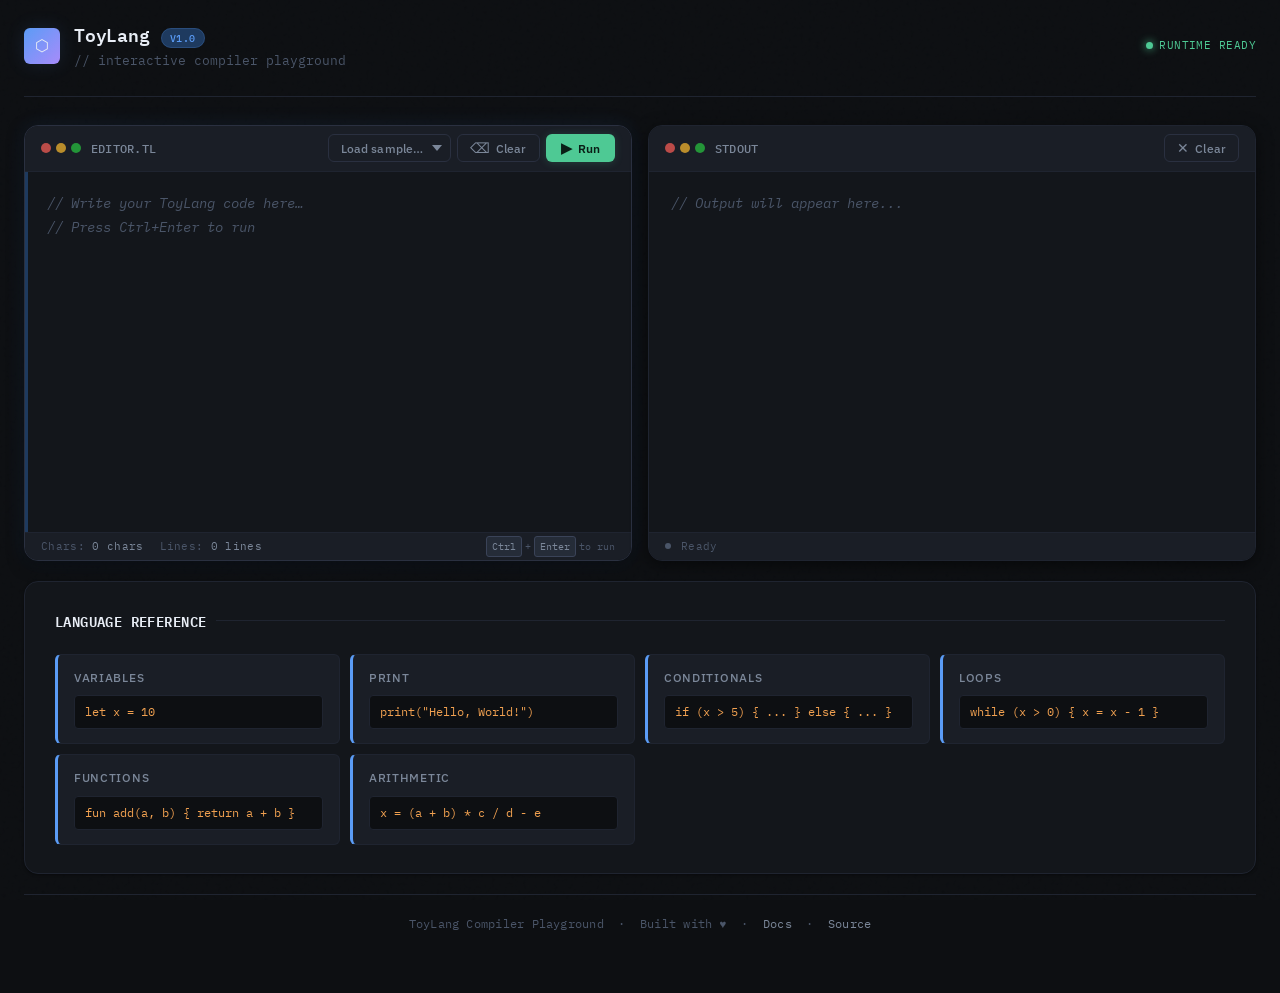
==== static/index.html @ 75d09774 "Add files via upload" ====
<!DOCTYPE html>
<html lang="en">
<head>
    <meta charset="UTF-8">
    <meta name="viewport" content="width=device-width, initial-scale=1.0">
    <title>Toy Language Compiler</title>
    <link rel="stylesheet" href="style.css">
</head>
<body>

<div class="container">

    <!-- ── Header ── -->
    <header class="header">
        <div class="header-left">
            <div class="header-logo">⬡</div>
            <div>
                <h1>ToyLang <span class="header-badge">v1.0</span></h1>
                <div class="subtitle">// interactive compiler playground</div>
            </div>
        </div>
        <div class="header-meta">
            <div class="status-dot"></div>
            <span class="status-label">RUNTIME READY</span>
        </div>
    </header>

    <!-- ── Main Editor / Output ── -->
    <main class="main-content">

        <!-- Editor Panel -->
        <div class="panel editor-panel">
            <div class="panel-header">
                <div class="panel-header-left">
                    <div class="window-dots">
                        <div class="window-dot close"></div>
                        <div class="window-dot min"></div>
                        <div class="window-dot expand"></div>
                    </div>
                    <h2>editor.tl</h2>
                </div>
                <div class="toolbar">
                    <select id="sampleSelect" class="btn btn-ghost">
                        <option value="">Load sample…</option>
                    </select>
                    <button id="clearBtn" class="btn btn-ghost">
                        <span class="btn-icon">⌫</span>
                        Clear
                    </button>
                    <button id="runBtn" class="btn btn-run">
                        <span class="btn-icon">▶</span>
                        <span class="btn-label">Run</span>
                    </button>
                </div>
            </div>

            <div class="editor-body">
                <textarea
                    id="codeEditor"
                    class="editor-textarea"
                    spellcheck="false"
                    autocomplete="off"
                    autocorrect="off"
                    autocapitalize="off"
                    placeholder="// Write your ToyLang code here…&#10;// Press Ctrl+Enter to run"
                ></textarea>
            </div>

            <div class="editor-footer">
                <span class="editor-stat">Chars: <span id="charCount">0</span></span>
                <span class="editor-stat">Lines: <span id="lineCount">0</span></span>
                <span style="flex:1"></span>
                <span class="kbd-hint">
                    <span class="kbd">Ctrl</span>+<span class="kbd">Enter</span> to run
                </span>
            </div>
        </div>

        <!-- Output Panel -->
        <div class="panel output-panel">
            <div class="panel-header">
                <div class="panel-header-left">
                    <div class="window-dots">
                        <div class="window-dot close"></div>
                        <div class="window-dot min"></div>
                        <div class="window-dot expand"></div>
                    </div>
                    <h2>stdout</h2>
                </div>
                <div class="toolbar">
                    <button id="clearOutputBtn" class="btn btn-ghost">
                        <span class="btn-icon">✕</span>
                        Clear
                    </button>
                </div>
            </div>

            <div class="output-body">
                <pre id="output" class="output-box"></pre>
                <div id="error" class="error-box"></div>
            </div>

            <div class="output-status">
                <div id="outputIndicator" class="output-indicator"></div>
                <span id="outputStatusText" class="output-status-text">Ready</span>
            </div>
        </div>

    </main>

    <!-- ── Grammar Reference ── -->
    <section class="grammar-section">
        <div class="grammar-header">
            <h3>Language Reference</h3>
            <div class="grammar-header-line"></div>
        </div>
        <div class="syntax-grid">
            <div class="syntax-card">
                <h4>Variables</h4>
                <code>let x = 10</code>
            </div>
            <div class="syntax-card">
                <h4>Print</h4>
                <code>print("Hello, World!")</code>
            </div>
            <div class="syntax-card">
                <h4>Conditionals</h4>
                <code>if (x > 5) { ... } else { ... }</code>
            </div>
            <div class="syntax-card">
                <h4>Loops</h4>
                <code>while (x > 0) { x = x - 1 }</code>
            </div>
            <div class="syntax-card">
                <h4>Functions</h4>
                <code>fun add(a, b) { return a + b }</code>
            </div>
            <div class="syntax-card">
                <h4>Arithmetic</h4>
                <code>x = (a + b) * c / d - e</code>
            </div>
        </div>
    </section>

    <!-- ── Footer ── -->
    <footer class="footer">
        ToyLang Compiler Playground &nbsp;·&nbsp; Built with ♥ &nbsp;·&nbsp;
        <a href="#">Docs</a> &nbsp;·&nbsp; <a href="#">Source</a>
    </footer>

</div>

<script src="script.js"></script>
</body>
</html>
---- static/style.css ----
/* =========================================
   Compiler UI — Professional Dark IDE Theme
   ========================================= */

@import url('https://fonts.googleapis.com/css2?family=IBM+Plex+Mono:ital,wght@0,400;0,500;0,600;1,400&family=IBM+Plex+Sans:wght@300;400;500;600&display=swap');

/* ─── Reset & Base ─── */
*, *::before, *::after {
    margin: 0;
    padding: 0;
    box-sizing: border-box;
}

:root {
    /* Core Palette */
    --bg-base:        #0d0f12;
    --bg-surface:     #13161b;
    --bg-elevated:    #1a1e26;
    --bg-hover:       #20252f;
    --bg-active:      #252c38;

    /* Borders */
    --border-subtle:  #1f2430;
    --border-default: #2a3040;
    --border-strong:  #3a4358;

    /* Text */
    --text-primary:   #e8edf5;
    --text-secondary: #7b8799;
    --text-muted:     #4a5568;
    --text-accent:    #5b9cf6;

    /* Accent Colors */
    --accent-blue:    #5b9cf6;
    --accent-blue-dim:#1e3a5f;
    --accent-green:   #4ec994;
    --accent-green-dim:#0f3024;
    --accent-red:     #f06a6a;
    --accent-red-dim: #3d1515;
    --accent-amber:   #f0a050;
    --accent-purple:  #a78bfa;

    /* Syntax Colors */
    --syn-keyword:    #a78bfa;
    --syn-string:     #4ec994;
    --syn-number:     #f0a050;
    --syn-comment:    #4a5568;
    --syn-operator:   #5b9cf6;

    /* Dimensions */
    --radius-sm:  4px;
    --radius-md:  6px;
    --radius-lg:  10px;
    --radius-xl:  14px;

    /* Fonts */
    --font-ui:   'IBM Plex Sans', sans-serif;
    --font-mono: 'IBM Plex Mono', 'Courier New', monospace;

    /* Shadows */
    --shadow-sm:  0 1px 3px rgba(0,0,0,0.4);
    --shadow-md:  0 4px 16px rgba(0,0,0,0.5);
    --shadow-lg:  0 8px 32px rgba(0,0,0,0.6);
    --shadow-glow-blue: 0 0 20px rgba(91,156,246,0.12);
    --shadow-glow-green: 0 0 20px rgba(78,201,148,0.15);
}

/* ─── Body ─── */
html, body {
    height: 100%;
}

body {
    font-family: var(--font-ui);
    background: var(--bg-base);
    color: var(--text-primary);
    line-height: 1.6;
    min-height: 100vh;
    overflow-x: hidden;
}

/* Subtle noise texture overlay */
body::before {
    content: '';
    position: fixed;
    inset: 0;
    background-image: url("data:image/svg+xml,%3Csvg viewBox='0 0 256 256' xmlns='http://www.w3.org/2000/svg'%3E%3Cfilter id='noise'%3E%3CfeTurbulence type='fractalNoise' baseFrequency='0.9' numOctaves='4' stitchTiles='stitch'/%3E%3C/filter%3E%3Crect width='100%25' height='100%25' filter='url(%23noise)' opacity='0.03'/%3E%3C/svg%3E");
    pointer-events: none;
    z-index: 0;
    opacity: 0.5;
}

/* ─── Layout ─── */
.container {
    max-width: 1440px;
    margin: 0 auto;
    padding: 0 24px 40px;
    position: relative;
    z-index: 1;
}

/* ─── Header ─── */
.header {
    display: flex;
    align-items: center;
    justify-content: space-between;
    padding: 20px 0 24px;
    border-bottom: 1px solid var(--border-subtle);
    margin-bottom: 28px;
    animation: fadeDown 0.5s ease both;
}

.header-left {
    display: flex;
    align-items: center;
    gap: 14px;
}

.header-logo {
    width: 36px;
    height: 36px;
    background: linear-gradient(135deg, var(--accent-blue), var(--accent-purple));
    border-radius: var(--radius-md);
    display: flex;
    align-items: center;
    justify-content: center;
    font-size: 16px;
    box-shadow: var(--shadow-glow-blue);
    flex-shrink: 0;
}

.header h1 {
    font-family: var(--font-mono);
    font-size: 1.15rem;
    font-weight: 600;
    color: var(--text-primary);
    letter-spacing: -0.01em;
}

.header-badge {
    font-family: var(--font-mono);
    font-size: 0.65rem;
    font-weight: 500;
    color: var(--accent-blue);
    background: var(--accent-blue-dim);
    border: 1px solid rgba(91,156,246,0.2);
    padding: 2px 8px;
    border-radius: 20px;
    letter-spacing: 0.05em;
    text-transform: uppercase;
}

.subtitle {
    font-size: 0.8rem;
    color: var(--text-muted);
    font-weight: 400;
    font-family: var(--font-mono);
    margin-top: 2px;
}

.header-meta {
    display: flex;
    align-items: center;
    gap: 6px;
}

.status-dot {
    width: 7px;
    height: 7px;
    background: var(--accent-green);
    border-radius: 50%;
    box-shadow: 0 0 8px var(--accent-green);
    animation: pulse 2.5s ease-in-out infinite;
}

.status-label {
    font-family: var(--font-mono);
    font-size: 0.7rem;
    color: var(--accent-green);
    letter-spacing: 0.04em;
}

/* ─── Main Grid ─── */
.main-content {
    display: grid;
    grid-template-columns: 1fr 1fr;
    gap: 16px;
    margin-bottom: 20px;
    animation: fadeUp 0.5s ease 0.1s both;
}

/* ─── Panels ─── */
.panel {
    background: var(--bg-surface);
    border: 1px solid var(--border-subtle);
    border-radius: var(--radius-xl);
    overflow: hidden;
    display: flex;
    flex-direction: column;
    box-shadow: var(--shadow-md);
    transition: border-color 0.2s ease, box-shadow 0.2s ease;
}

.panel:focus-within {
    border-color: var(--border-default);
    box-shadow: var(--shadow-md), var(--shadow-glow-blue);
}

/* ─── Panel Header ─── */
.panel-header {
    background: var(--bg-elevated);
    padding: 0 16px;
    height: 46px;
    display: flex;
    justify-content: space-between;
    align-items: center;
    border-bottom: 1px solid var(--border-subtle);
    flex-shrink: 0;
}

.panel-header-left {
    display: flex;
    align-items: center;
    gap: 10px;
}

/* macOS-style traffic lights */
.window-dots {
    display: flex;
    gap: 5px;
    align-items: center;
}

.window-dot {
    width: 10px;
    height: 10px;
    border-radius: 50%;
    opacity: 0.7;
}

.window-dot.close  { background: #ff5f57; }
.window-dot.min    { background: #febc2e; }
.window-dot.expand { background: #28c840; }

.panel-header h2 {
    font-family: var(--font-mono);
    font-size: 0.75rem;
    font-weight: 500;
    color: var(--text-secondary);
    letter-spacing: 0.02em;
    text-transform: uppercase;
}

/* ─── Toolbar ─── */
.toolbar {
    display: flex;
    align-items: center;
    gap: 6px;
}

/* ─── Buttons ─── */
.btn {
    display: inline-flex;
    align-items: center;
    gap: 6px;
    padding: 5px 12px;
    border: 1px solid transparent;
    border-radius: var(--radius-md);
    cursor: pointer;
    font-size: 0.78rem;
    font-weight: 500;
    font-family: var(--font-ui);
    transition: all 0.15s ease;
    white-space: nowrap;
    letter-spacing: 0.01em;
}

.btn:active {
    transform: scale(0.97);
}

.btn-run {
    background: var(--accent-green);
    color: #0a1f16;
    border-color: rgba(78,201,148,0.3);
    font-weight: 600;
    padding: 5px 14px;
    box-shadow: 0 1px 8px rgba(78,201,148,0.2);
}

.btn-run:hover:not(:disabled) {
    background: #5dd4a3;
    box-shadow: 0 2px 14px rgba(78,201,148,0.35);
    transform: translateY(-1px);
}

.btn-run:disabled {
    opacity: 0.5;
    cursor: not-allowed;
    transform: none;
}

.btn-ghost {
    background: transparent;
    color: var(--text-secondary);
    border-color: var(--border-default);
}

.btn-ghost:hover {
    background: var(--bg-hover);
    color: var(--text-primary);
    border-color: var(--border-strong);
}

.btn-icon {
    font-size: 0.9rem;
    line-height: 1;
}

select.btn-ghost {
    appearance: none;
    padding-right: 26px;
    background-image: url("data:image/svg+xml,%3Csvg xmlns='http://www.w3.org/2000/svg' width='10' height='6' viewBox='0 0 10 6'%3E%3Cpath fill='%237b8799' d='M5 6L0 0h10z'/%3E%3C/svg%3E");
    background-repeat: no-repeat;
    background-position: right 8px center;
    cursor: pointer;
}

/* ─── Editor ─── */
.editor-panel { grid-column: 1; }

.editor-body {
    flex: 1;
    display: flex;
    flex-direction: column;
}

.editor-textarea {
    flex: 1;
    padding: 20px 22px;
    border: none;
    font-family: var(--font-mono);
    font-size: 13.5px;
    line-height: 1.75;
    resize: none;
    color: var(--text-primary);
    background: transparent;
    min-height: 360px;
    tab-size: 2;
    caret-color: var(--accent-blue);
}

.editor-textarea::placeholder {
    color: var(--text-muted);
    font-style: italic;
}

.editor-textarea:focus {
    outline: none;
}

/* Line numbers gutter illusion via box-shadow on focus */
.editor-textarea:focus {
    box-shadow: inset 3px 0 0 var(--accent-blue-dim);
}

/* Editor footer */
.editor-footer {
    height: 28px;
    background: var(--bg-elevated);
    border-top: 1px solid var(--border-subtle);
    display: flex;
    align-items: center;
    padding: 0 16px;
    gap: 16px;
    flex-shrink: 0;
}

.editor-stat {
    font-family: var(--font-mono);
    font-size: 0.67rem;
    color: var(--text-muted);
    letter-spacing: 0.03em;
}

.editor-stat span {
    color: var(--text-secondary);
}

/* ─── Output Panel ─── */
.output-panel { grid-column: 2; }

.output-body {
    flex: 1;
    display: flex;
    flex-direction: column;
    overflow: hidden;
}

.output-box {
    flex: 1;
    padding: 20px 22px;
    font-family: var(--font-mono);
    font-size: 13.5px;
    line-height: 1.75;
    background: transparent;
    overflow-y: auto;
    white-space: pre-wrap;
    word-break: break-word;
    color: var(--accent-green);
    min-height: 260px;
}

.output-box:empty::before {
    content: "// Output will appear here...";
    color: var(--text-muted);
    font-style: italic;
}

/* Error display */
.error-box {
    display: none;
    padding: 14px 22px;
    background: var(--accent-red-dim);
    border-top: 1px solid rgba(240,106,106,0.2);
    color: var(--accent-red);
    font-family: var(--font-mono);
    font-size: 12.5px;
    line-height: 1.6;
    overflow-y: auto;
    max-height: 110px;
    animation: slideIn 0.2s ease;
}

.error-box::before {
    content: '✕ Error: ';
    font-weight: 600;
    opacity: 0.8;
}

.error-box.active {
    display: block;
}

/* Output status bar */
.output-status {
    height: 28px;
    background: var(--bg-elevated);
    border-top: 1px solid var(--border-subtle);
    display: flex;
    align-items: center;
    padding: 0 16px;
    gap: 10px;
    flex-shrink: 0;
}

.output-indicator {
    width: 6px;
    height: 6px;
    border-radius: 50%;
    background: var(--text-muted);
    transition: background 0.3s ease;
}

.output-indicator.success { background: var(--accent-green); box-shadow: 0 0 6px var(--accent-green); }
.output-indicator.error   { background: var(--accent-red);   box-shadow: 0 0 6px var(--accent-red); }
.output-indicator.running { background: var(--accent-amber);  box-shadow: 0 0 6px var(--accent-amber); animation: pulse 0.8s ease-in-out infinite; }

.output-status-text {
    font-family: var(--font-mono);
    font-size: 0.67rem;
    color: var(--text-muted);
    letter-spacing: 0.03em;
}

/* ─── Grammar Section ─── */
.grammar-section {
    background: var(--bg-surface);
    border: 1px solid var(--border-subtle);
    border-radius: var(--radius-xl);
    padding: 28px 30px;
    margin-bottom: 20px;
    box-shadow: var(--shadow-sm);
    animation: fadeUp 0.5s ease 0.2s both;
}

.grammar-header {
    display: flex;
    align-items: center;
    gap: 10px;
    margin-bottom: 22px;
}

.grammar-header h3 {
    font-family: var(--font-mono);
    color: var(--text-primary);
    font-size: 0.85rem;
    font-weight: 600;
    letter-spacing: 0.03em;
    text-transform: uppercase;
}

.grammar-header-line {
    flex: 1;
    height: 1px;
    background: var(--border-subtle);
}

.syntax-grid {
    display: grid;
    grid-template-columns: repeat(auto-fill, minmax(240px, 1fr));
    gap: 10px;
}

.syntax-card {
    background: var(--bg-elevated);
    border: 1px solid var(--border-subtle);
    border-left: 3px solid var(--accent-blue);
    padding: 14px 16px;
    border-radius: var(--radius-md);
    transition: all 0.2s ease;
}

.syntax-card:hover {
    background: var(--bg-hover);
    border-left-color: var(--accent-purple);
    transform: translateX(3px);
    border-color: var(--border-default);
}

.syntax-card h4 {
    color: var(--text-secondary);
    margin-bottom: 8px;
    font-size: 0.72rem;
    font-weight: 500;
    text-transform: uppercase;
    letter-spacing: 0.06em;
}

.syntax-card code {
    background: var(--bg-base);
    padding: 7px 10px;
    border-radius: var(--radius-sm);
    display: block;
    font-family: var(--font-mono);
    font-size: 12px;
    color: var(--accent-amber);
    word-break: break-word;
    border: 1px solid var(--border-subtle);
    line-height: 1.5;
}

/* ─── Footer ─── */
.footer {
    text-align: center;
    padding: 20px;
    font-size: 0.72rem;
    color: var(--text-muted);
    font-family: var(--font-mono);
    border-top: 1px solid var(--border-subtle);
    letter-spacing: 0.02em;
    animation: fadeUp 0.5s ease 0.3s both;
}

.footer a {
    color: var(--text-secondary);
    text-decoration: none;
    transition: color 0.15s;
}

.footer a:hover {
    color: var(--accent-blue);
}

/* ─── Scrollbar ─── */
::-webkit-scrollbar { width: 6px; height: 6px; }
::-webkit-scrollbar-track { background: transparent; }
::-webkit-scrollbar-thumb {
    background: var(--border-strong);
    border-radius: 3px;
}
::-webkit-scrollbar-thumb:hover {
    background: var(--text-muted);
}

/* ─── Animations ─── */
@keyframes fadeDown {
    from { opacity: 0; transform: translateY(-12px); }
    to   { opacity: 1; transform: translateY(0); }
}

@keyframes fadeUp {
    from { opacity: 0; transform: translateY(12px); }
    to   { opacity: 1; transform: translateY(0); }
}

@keyframes slideIn {
    from { opacity: 0; transform: translateY(-6px); }
    to   { opacity: 1; transform: translateY(0); }
}

@keyframes pulse {
    0%, 100% { opacity: 1; }
    50%       { opacity: 0.4; }
}

@keyframes spin {
    to { transform: rotate(360deg); }
}

/* ─── Loading Spinner ─── */
.btn-run.loading .btn-icon {
    display: inline-block;
    animation: spin 0.8s linear infinite;
}

/* ─── Keyboard Hint ─── */
.kbd-hint {
    display: inline-flex;
    align-items: center;
    gap: 3px;
    font-family: var(--font-mono);
    font-size: 0.65rem;
    color: var(--text-muted);
}

.kbd {
    background: var(--bg-active);
    border: 1px solid var(--border-strong);
    border-radius: 3px;
    padding: 1px 5px;
    color: var(--text-secondary);
}

/* ─── Responsive ─── */
@media (max-width: 1024px) {
    .main-content {
        grid-template-columns: 1fr;
    }
    .editor-panel,
    .output-panel {
        grid-column: 1;
    }
}

@media (max-width: 768px) {
    .container { padding: 0 14px 32px; }
    .header { flex-wrap: wrap; gap: 10px; }
    .panel-header { height: auto; padding: 10px 14px; flex-wrap: wrap; gap: 8px; }
    .toolbar { flex-wrap: wrap; }
    .editor-textarea { min-height: 260px; }
    .kbd-hint { display: none; }
    .syntax-grid { grid-template-columns: 1fr; }
}
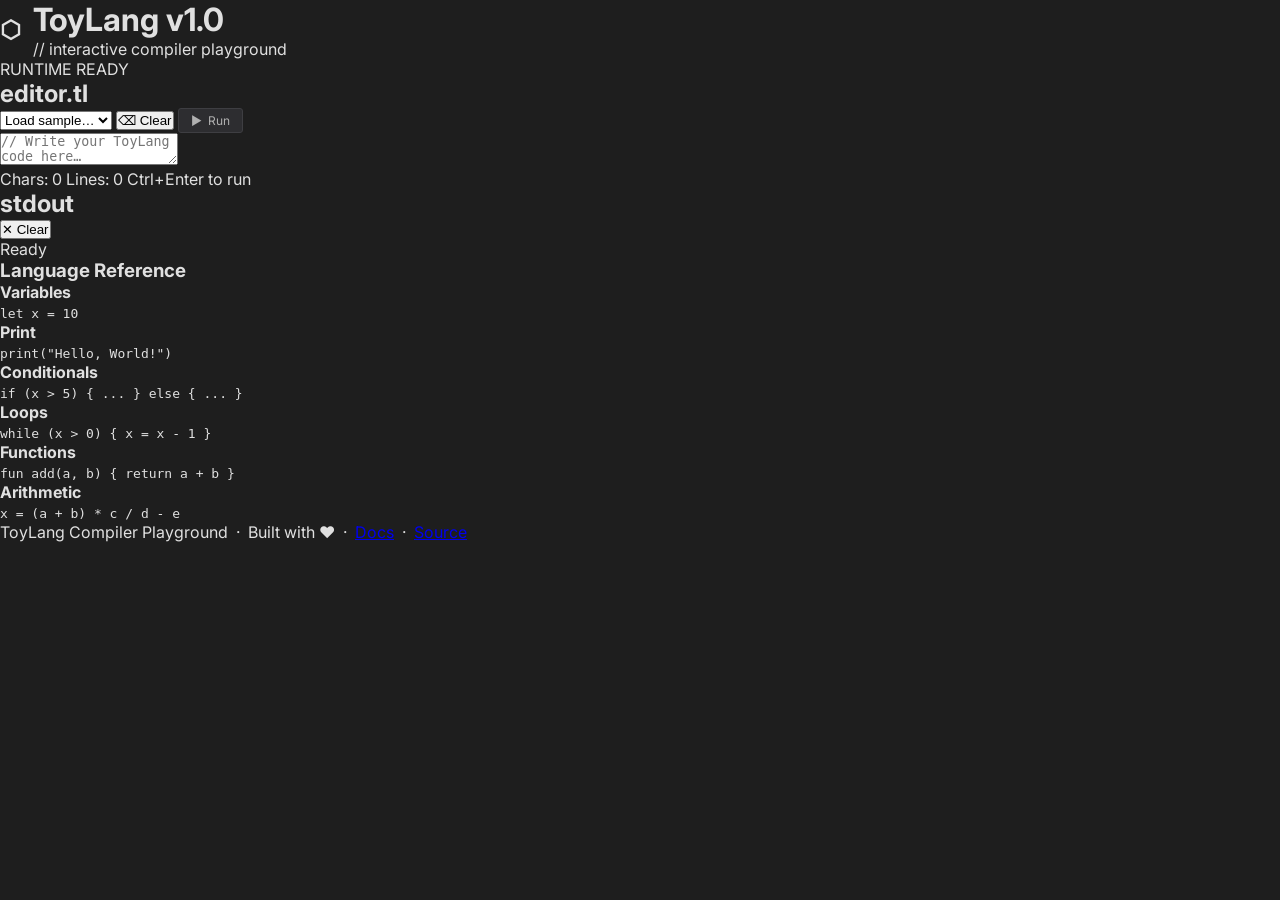
==== commit 493ac7e6: "feature: added IDE look to the compiler" ====
--- a/static/index.html
+++ b/static/index.html
@@ -3,7 +3,7 @@
 <head>
     <meta charset="UTF-8">
     <meta name="viewport" content="width=device-width, initial-scale=1.0">
-    <title>Toy Language Compiler</title>
+    <title>CoolCompiler - IDE</title>
     <link rel="stylesheet" href="style.css">
 </head>
 <body>
--- a/static/style.css
+++ b/static/style.css
@@ -1,654 +1,974 @@
 /* =========================================
-   Compiler UI — Professional Dark IDE Theme
+   CoolCompiler - VS Code-like IDE Theme
    ========================================= */
 
-@import url('https://fonts.googleapis.com/css2?family=IBM+Plex+Mono:ital,wght@0,400;0,500;0,600;1,400&family=IBM+Plex+Sans:wght@300;400;500;600&display=swap');
-
-/* ─── Reset & Base ─── */
-*, *::before, *::after {
+@import url('https://fonts.googleapis.com/css2?family=Fira+Code:wght@400;500;600&family=Inter:wght@300;400;500;600&display=swap');
+
+/* ─── Reset & CSS Variables ─── */
+* {
     margin: 0;
     padding: 0;
     box-sizing: border-box;
 }
 
 :root {
-    /* Core Palette */
-    --bg-base:        #0d0f12;
-    --bg-surface:     #13161b;
-    --bg-elevated:    #1a1e26;
-    --bg-hover:       #20252f;
-    --bg-active:      #252c38;
-
+    /* VS Code-like color scheme */
+    --bg-primary: #1e1e1e;
+    --bg-secondary: #252526;
+    --bg-tertiary: #2d2d30;
+    --bg-hover: #3e3e42;
+    
+    /* Text colors */
+    --text-primary: #e0e0e0;
+    --text-secondary: #b0b0b0;
+    --text-muted: #808080;
+    
+    /* Syntax highlighting */
+    --syn-keyword: #569cd6;
+    --syn-string: #ce9178;
+    --syn-number: #b5cea8;
+    --syn-function: #dcdcaa;
+    --syn-comment: #6a9955;
+    --syn-operator: #d4d4d4;
+    
+    /* Accents */
+    --accent-primary: #007acc;
+    --accent-error: #f48771;
+    --accent-warning: #dcdcaa;
+    --accent-success: #89d185;
+    
     /* Borders */
-    --border-subtle:  #1f2430;
-    --border-default: #2a3040;
-    --border-strong:  #3a4358;
-
-    /* Text */
-    --text-primary:   #e8edf5;
-    --text-secondary: #7b8799;
-    --text-muted:     #4a5568;
-    --text-accent:    #5b9cf6;
-
-    /* Accent Colors */
-    --accent-blue:    #5b9cf6;
-    --accent-blue-dim:#1e3a5f;
-    --accent-green:   #4ec994;
-    --accent-green-dim:#0f3024;
-    --accent-red:     #f06a6a;
-    --accent-red-dim: #3d1515;
-    --accent-amber:   #f0a050;
-    --accent-purple:  #a78bfa;
-
-    /* Syntax Colors */
-    --syn-keyword:    #a78bfa;
-    --syn-string:     #4ec994;
-    --syn-number:     #f0a050;
-    --syn-comment:    #4a5568;
-    --syn-operator:   #5b9cf6;
-
-    /* Dimensions */
-    --radius-sm:  4px;
-    --radius-md:  6px;
-    --radius-lg:  10px;
-    --radius-xl:  14px;
-
+    --border-default: #3e3e42;
+    --border-focus: #007acc;
+    
     /* Fonts */
-    --font-ui:   'IBM Plex Sans', sans-serif;
-    --font-mono: 'IBM Plex Mono', 'Courier New', monospace;
-
-    /* Shadows */
-    --shadow-sm:  0 1px 3px rgba(0,0,0,0.4);
-    --shadow-md:  0 4px 16px rgba(0,0,0,0.5);
-    --shadow-lg:  0 8px 32px rgba(0,0,0,0.6);
-    --shadow-glow-blue: 0 0 20px rgba(91,156,246,0.12);
-    --shadow-glow-green: 0 0 20px rgba(78,201,148,0.15);
-}
-
-/* ─── Body ─── */
+    --font-mono: 'Fira Code', monospace;
+    --font-ui: 'Inter', sans-serif;
+}
+
 html, body {
     height: 100%;
+    width: 100%;
 }
 
 body {
     font-family: var(--font-ui);
-    background: var(--bg-base);
-    color: var(--text-primary);
-    line-height: 1.6;
-    min-height: 100vh;
-    overflow-x: hidden;
-}
-
-/* Subtle noise texture overlay */
-body::before {
-    content: '';
-    position: fixed;
-    inset: 0;
-    background-image: url("data:image/svg+xml,%3Csvg viewBox='0 0 256 256' xmlns='http://www.w3.org/2000/svg'%3E%3Cfilter id='noise'%3E%3CfeTurbulence type='fractalNoise' baseFrequency='0.9' numOctaves='4' stitchTiles='stitch'/%3E%3C/filter%3E%3Crect width='100%25' height='100%25' filter='url(%23noise)' opacity='0.03'/%3E%3C/svg%3E");
-    pointer-events: none;
-    z-index: 0;
+    background: var(--bg-primary);
+    color: var(--text-primary);
+    overflow: hidden;
+}
+
+/* =========================================
+   IDE CONTAINER
+   ========================================= */
+
+.ide-container {
+    display: flex;
+    flex-direction: column;
+    height: 100vh;
+    width: 100vw;
+}
+
+/* ─── HEADER ─── */
+.ide-header {
+    display: flex;
+    align-items: center;
+    justify-content: space-between;
+    height: 50px;
+    background: var(--bg-secondary);
+    border-bottom: 1px solid var(--border-default);
+    padding: 0 16px;
+    flex-shrink: 0;
+}
+
+.header-left {
+    display: flex;
+    align-items: center;
+    gap: 12px;
+}
+
+.header-logo {
+    font-size: 24px;
+    font-weight: bold;
+}
+
+.header-title {
+    font-size: 14px;
+    font-weight: 500;
+    color: var(--text-primary);
+    font-family: var(--font-mono);
+}
+
+.header-version {
+    font-size: 12px;
+    color: var(--accent-primary);
+    font-weight: 600;
+    margin-left: 8px;
+}
+
+.header-status {
+    display: flex;
+    align-items: center;
+    gap: 8px;
+    font-size: 12px;
+    color: var(--text-secondary);
+}
+
+.status-indicator {
+    width: 8px;
+    height: 8px;
+    background: var(--accent-success);
+    border-radius: 50%;
+    display: inline-block;
+}
+
+/* =========================================
+   IDE LAYOUT (4-PANEL)
+   ========================================= */
+
+.ide-layout {
+    display: grid;
+    grid-template-columns: 250px 1fr 250px;
+    grid-template-rows: 1fr;
+    flex: 1;
+    gap: 0;
+    overflow: hidden;
+}
+
+/* ─── SIDEBAR (LEFT & RIGHT) ─── */
+.sidebar {
+    background: var(--bg-secondary);
+    border-right: 1px solid var(--border-default);
+    display: flex;
+    flex-direction: column;
+    overflow: hidden;
+}
+
+.sidebar-left {
+    grid-column: 1;
+}
+
+.sidebar-right {
+    grid-column: 3;
+    border-right: none;
+    border-left: 1px solid var(--border-default);
+    border-right: 0;
+}
+
+.sidebar-header {
+    padding: 16px;
+    border-bottom: 1px solid var(--border-default);
+    flex-shrink: 0;
+}
+
+.sidebar-header h3 {
+    font-size: 12px;
+    font-weight: 600;
+    text-transform: uppercase;
+    letter-spacing: 0.05em;
+    color: var(--text-secondary);
+}
+
+.sidebar-content {
+    flex: 1;
+    overflow-y: auto;
+    padding: 8px 0;
+}
+
+.sidebar-footer {
+    padding: 12px;
+    border-top: 1px solid var(--border-default);
+    flex-shrink: 0;
+}
+
+/* ─── FILE TREE ─── */
+.file-tree {
+    padding: 8px;
+}
+
+.tree-item {
+    display: flex;
+    align-items: center;
+    gap: 8px;
+    padding: 8px 12px;
+    border-radius: 4px;
+    cursor: pointer;
+    font-size: 13px;
+    color: var(--text-secondary);
+    transition: all 0.15s ease;
+}
+
+.tree-item:hover {
+    background: var(--bg-hover);
+    color: var(--text-primary);
+}
+
+.tree-item.active {
+    background: var(--accent-primary);
+    color: white;
+}
+
+.tree-icon {
+    font-size: 16px;
+}
+
+/* ─── QUICK ACTIONS ─── */
+.quick-action-button {
+    display: flex;
+    align-items: center;
+    justify-content: center;
+    width: 32px;
+    height: 32px;
+    border-radius: 4px;
+    cursor: pointer;
+    background: transparent;
+    border: 1px solid var(--border-default);
+    color: var(--text-secondary);
+    transition: all 0.15s ease;
+    font-size: 16px;
+}
+
+.quick-action-button:hover {
+    background: var(--bg-hover);
+    color: var(--text-primary);
+}
+
+/* ─── SETTINGS GROUP (RIGHT SIDEBAR) ─── */
+.settings-group {
+    padding: 12px;
+    border-bottom: 1px solid var(--border-default);
+}
+
+.settings-item {
+    padding: 8px 0;
+    font-size: 13px;
+}
+
+.settings-item label {
+    display: flex;
+    align-items: center;
+    gap: 8px;
+    cursor: pointer;
+    color: var(--text-secondary);
+    transition: color 0.15s ease;
+}
+
+.settings-item label:hover {
+    color: var(--text-primary);
+}
+
+.settings-item input[type="checkbox"] {
+    width: 16px;
+    height: 16px;
+    cursor: pointer;
+}
+
+/* ─── MINIMAP ─── */
+.minimap {
+    padding: 16px 8px;
+    border-bottom: 1px solid var(--border-default);
+    flex: 1;
+    background: var(--bg-tertiary);
+}
+
+.minimap-placeholder {
+    font-size: 11px;
+    color: var(--text-muted);
+    text-align: center;
+    padding: 20px 0;
+}
+
+/* ─── SYNTAX REFERENCE ─── */
+.syntax-reference {
+    padding: 12px;
+}
+
+.syntax-reference h4 {
+    font-size: 11px;
+    font-weight: 600;
+    text-transform: uppercase;
+    color: var(--text-secondary);
+    margin-bottom: 8px;
+    letter-spacing: 0.05em;
+}
+
+.ref-item {
+    font-size: 12px;
+    color: var(--text-secondary);
+    padding: 4px 0;
+    font-family: var(--font-mono);
+}
+
+.ref-item code {
+    color: var(--syn-keyword);
+    font-weight: 500;
+}
+
+/* =========================================
+   EDITOR AREA (CENTER)
+   ========================================= */
+
+.editor-area {
+    grid-column: 2;
+    display: flex;
+    flex-direction: column;
+    background: var(--bg-primary);
+    overflow: hidden;
+}
+
+/* ─── BREADCRUMB ─── */
+.breadcrumb {
+    display: flex;
+    align-items: center;
+    gap: 4px;
+    height: 28px;
+    padding: 0 16px;
+    background: var(--bg-secondary);
+    border-bottom: 1px solid var(--border-default);
+    font-size: 12px;
+    color: var(--text-secondary);
+    flex-shrink: 0;
+}
+
+.breadcrumb-item {
+    display: flex;
+    align-items: center;
+}
+
+.breadcrumb-item::after {
+    content: '/';
+    margin: 0 4px;
     opacity: 0.5;
 }
 
-/* ─── Layout ─── */
-.container {
-    max-width: 1440px;
-    margin: 0 auto;
-    padding: 0 24px 40px;
+.breadcrumb-item:last-child::after {
+    display: none;
+}
+
+/* ─── TAB BAR ─── */
+.tab-bar {
+    display: flex;
+    align-items: center;
+    height: 35px;
+    background: var(--bg-secondary);
+    border-bottom: 1px solid var(--border-default);
+    padding: 0 0 0 0;
+    gap: 0;
+    flex-shrink: 0;
+    overflow-x: auto;
+}
+
+.tabs-container {
+    display: flex;
+    gap: 0;
+    flex: 1;
+}
+
+.tab {
+    display: flex;
+    align-items: center;
+    gap: 8px;
+    padding: 0 12px;
+    height: 35px;
+    background: var(--bg-tertiary);
+    border-right: 1px solid var(--border-default);
+    cursor: pointer;
+    color: var(--text-secondary);
+    font-size: 13px;
+    border-bottom: 2px solid transparent;
+    transition: all 0.15s ease;
+    white-space: nowrap;
     position: relative;
-    z-index: 1;
-}
-
-/* ─── Header ─── */
-.header {
-    display: flex;
-    align-items: center;
+}
+
+.tab:hover {
+    background: var(--bg-hover);
+    color: var(--text-primary);
+}
+
+.tab.active {
+    background: var(--bg-primary);
+    color: var(--text-primary);
+    border-bottom-color: var(--accent-primary);
+}
+
+.tab-label {
+    flex: 1;
+}
+
+.tab-close {
+    display: flex;
+    align-items: center;
+    justify-content: center;
+    width: 20px;
+    height: 20px;
+    background: transparent;
+    border: none;
+    cursor: pointer;
+    color: var(--text-secondary);
+    font-size: 12px;
+    border-radius: 2px;
+    transition: all 0.1s ease;
+}
+
+.tab-close:hover {
+    background: var(--bg-hover);
+    color: var(--text-primary);
+}
+
+.tab-add {
+    display: flex;
+    align-items: center;
+    justify-content: center;
+    width: 35px;
+    height: 35px;
+    background: transparent;
+    border: none;
+    cursor: pointer;
+    color: var(--text-secondary);
+    font-size: 14px;
+    transition: all 0.15s ease;
+    border-right: 1px solid var(--border-default);
+    flex-shrink: 0;
+}
+
+.tab-add:hover {
+    background: var(--bg-hover);
+    color: var(--text-primary);
+}
+
+/* ─── EDITOR CONTENT ─── */
+.editor-content {
+    flex: 1;
+    display: flex;
+    overflow: hidden;
+    background: var(--bg-primary);
+    position: relative;
+}
+
+.editor-wrapper {
+    flex: 1;
+    display: flex;
+    position: relative;
+}
+
+.line-numbers {
+    display: flex;
+    flex-direction: column;
+    background: var(--bg-secondary);
+    border-right: 1px solid var(--border-default);
+    padding: 16px 0;
+    font-family: var(--font-mono);
+    font-size: 13px;
+    color: var(--text-muted);
+    line-height: 1.5;
+    user-select: none;
+    text-align: right;
+    min-width: 50px;
+    overflow: hidden;
+}
+
+.code-editor {
+    flex: 1;
+    padding: 16px 16px;
+    font-family: var(--font-mono);
+    font-size: 13px;
+    line-height: 1.5;
+    color: var(--text-primary);
+    background: transparent;
+    border: none;
+    resize: none;
+    overflow: auto;
+    tab-size: 4;
+    white-space: pre;
+    word-wrap: normal;
+    caret-color: var(--accent-primary);
+}
+
+.code-editor:focus {
+    outline: none;
+}
+
+.code-editor::placeholder {
+    color: var(--text-muted);
+    opacity: 0.7;
+}
+
+/* ─── BOTTOM PANEL ─── */
+.bottom-panel {
+    display: flex;
+    flex-direction: column;
+    height: 200px;
+    background: var(--bg-secondary);
+    border-top: 1px solid var(--border-default);
+    flex-shrink: 0;
+    overflow: hidden;
+    transition: height 0.3s ease;
+}
+
+.bottom-panel.collapsed {
+    height: 35px;
+}
+
+.bottom-panel.collapsed .panel-content {
+    display: none;
+}
+
+.bottom-panel.collapsed .panel-tabs {
+    display: none;
+}
+
+.bottom-panel-header {
+    display: flex;
     justify-content: space-between;
-    padding: 20px 0 24px;
-    border-bottom: 1px solid var(--border-subtle);
-    margin-bottom: 28px;
-    animation: fadeDown 0.5s ease both;
-}
-
-.header-left {
-    display: flex;
-    align-items: center;
-    gap: 14px;
-}
-
-.header-logo {
-    width: 36px;
-    height: 36px;
-    background: linear-gradient(135deg, var(--accent-blue), var(--accent-purple));
-    border-radius: var(--radius-md);
+    align-items: center;
+    height: 35px;
+    padding: 0 16px;
+    border-bottom: 1px solid var(--border-default);
+    flex-shrink: 0;
+}
+
+.panel-title {
+    display: flex;
+    align-items: center;
+    gap: 8px;
+    font-size: 13px;
+    font-weight: 500;
+    color: var(--text-primary);
+}
+
+.panel-icon {
+    font-size: 16px;
+}
+
+.panel-controls {
+    display: flex;
+    gap: 8px;
+}
+
+.panel-btn {
     display: flex;
     align-items: center;
     justify-content: center;
-    font-size: 16px;
-    box-shadow: var(--shadow-glow-blue);
+    width: 24px;
+    height: 24px;
+    background: transparent;
+    border: none;
+    cursor: pointer;
+    color: var(--text-secondary);
+    font-size: 12px;
+    border-radius: 3px;
+    transition: all 0.15s ease;
+}
+
+.panel-btn:hover {
+    background: var(--bg-hover);
+    color: var(--text-primary);
+}
+
+.toggle-icon {
+    display: inline-block;
+    transition: transform 0.3s ease;
+}
+
+.bottom-panel.collapsed .toggle-icon {
+    transform: rotate(-180deg);
+}
+
+/* ─── PANEL TABS ─── */
+.panel-tabs {
+    display: flex;
+    gap: 1px;
+    background: var(--bg-primary);
+    border-bottom: 1px solid var(--border-default);
+    padding: 0 16px;
+    height: auto;
+}
+
+.panel-tab {
+    display: flex;
+    align-items: center;
+    gap: 6px;
+    padding: 8px 12px;
+    background: transparent;
+    border: none;
+    cursor: pointer;
+    color: var(--text-secondary);
+    font-size: 12px;
+    border-bottom: 2px solid transparent;
+    transition: all 0.15s ease;
+    white-space: nowrap;
+}
+
+.panel-tab:hover {
+    color: var(--text-primary);
+    background: rgba(255, 255, 255, 0.05);
+}
+
+.panel-tab.active {
+    color: var(--accent-primary);
+    border-bottom-color: var(--accent-primary);
+}
+
+.tab-icon {
+    font-size: 14px;
+}
+
+/* ─── PANEL CONTENT ─── */
+.panel-content {
+    flex: 1;
+    display: flex;
+    flex-direction: column;
+    overflow: hidden;
+}
+
+.panel-tab-content {
+    display: none;
+    flex: 1;
+    overflow-y: auto;
+}
+
+.panel-tab-content.active {
+    display: block;
+}
+
+/* Output tab */
+.output-wrapper {
+    padding: 12px 16px;
+    font-family: var(--font-mono);
+    font-size: 12px;
+    line-height: 1.5;
+    flex: 1;
+    overflow-y: auto;
+}
+
+.output-text {
+    color: var(--syn-string);
+    margin: 0;
+    white-space: pre-wrap;
+    word-break: break-word;
+}
+
+.output-text:empty::before {
+    content: '// Output will appear here...';
+    color: var(--text-muted);
+    opacity: 0.6;
+}
+
+.error-text {
+    color: var(--accent-error);
+    padding: 0;
+    font-family: var(--font-mono);
+    font-size: 12px;
+    line-height: 1.5;
+    display: none;
+}
+
+.error-text.active {
+    display: block;
+    border-top: 1px solid var(--border-default);
+    padding: 12px 16px;
+    background: rgba(244, 135, 113, 0.05);
+}
+
+/* Stages tab */
+.stages-list {
+    padding: 12px 16px;
+    display: flex;
+    flex-direction: column;
+    gap: 8px;
+    overflow-y: auto;
+}
+
+.stage-placeholder {
+    color: var(--text-muted);
+    font-size: 12px;
+    text-align: center;
+    padding: 20px;
+}
+
+/* Debug tab */
+.debug-info {
+    padding: 12px 16px;
+    display: flex;
+    flex-direction: column;
+    gap: 12px;
+    overflow-y: auto;
+}
+
+.debug-item {
+    display: flex;
+    justify-content: space-between;
+    align-items: center;
+    padding: 8px 12px;
+    background: var(--bg-tertiary);
+    border-radius: 4px;
+    font-family: var(--font-mono);
+    font-size: 12px;
+    border: 1px solid var(--border-default);
+}
+
+.debug-label {
+    color: var(--text-secondary);
+    font-weight: 500;
+}
+
+.debug-value {
+    color: var(--accent-primary);
+    font-weight: 600;
+}
+
+/* =========================================
+   FOOTER
+   ========================================= */
+
+.ide-footer {
+    display: flex;
+    justify-content: space-between;
+    align-items: center;
+    height: 28px;
+    background: var(--bg-secondary);
+    border-top: 1px solid var(--border-default);
+    padding: 0 16px;
+    font-size: 12px;
+    color: var(--text-secondary);
     flex-shrink: 0;
 }
 
-.header h1 {
-    font-family: var(--font-mono);
-    font-size: 1.15rem;
-    font-weight: 600;
-    color: var(--text-primary);
-    letter-spacing: -0.01em;
-}
-
-.header-badge {
-    font-family: var(--font-mono);
-    font-size: 0.65rem;
-    font-weight: 500;
-    color: var(--accent-blue);
-    background: var(--accent-blue-dim);
-    border: 1px solid rgba(91,156,246,0.2);
-    padding: 2px 8px;
-    border-radius: 20px;
-    letter-spacing: 0.05em;
-    text-transform: uppercase;
-}
-
-.subtitle {
-    font-size: 0.8rem;
-    color: var(--text-muted);
-    font-weight: 400;
-    font-family: var(--font-mono);
-    margin-top: 2px;
-}
-
-.header-meta {
-    display: flex;
+.footer-left {
+    flex: 1;
+}
+
+.footer-center {
+    display: flex;
+    gap: 8px;
+    justify-content: center;
+    flex: 1;
+}
+
+.footer-right {
+    flex: 1;
+    text-align: right;
+}
+
+.btn-run,
+.btn-clear {
+    display: inline-flex;
     align-items: center;
     gap: 6px;
-}
-
-.status-dot {
-    width: 7px;
-    height: 7px;
-    background: var(--accent-green);
-    border-radius: 50%;
-    box-shadow: 0 0 8px var(--accent-green);
-    animation: pulse 2.5s ease-in-out infinite;
-}
-
-.status-label {
-    font-family: var(--font-mono);
-    font-size: 0.7rem;
-    color: var(--accent-green);
-    letter-spacing: 0.04em;
-}
-
-/* ─── Main Grid ─── */
-.main-content {
-    display: grid;
-    grid-template-columns: 1fr 1fr;
-    gap: 16px;
-    margin-bottom: 20px;
-    animation: fadeUp 0.5s ease 0.1s both;
-}
-
-/* ─── Panels ─── */
-.panel {
-    background: var(--bg-surface);
-    border: 1px solid var(--border-subtle);
-    border-radius: var(--radius-xl);
-    overflow: hidden;
-    display: flex;
-    flex-direction: column;
-    box-shadow: var(--shadow-md);
-    transition: border-color 0.2s ease, box-shadow 0.2s ease;
-}
-
-.panel:focus-within {
-    border-color: var(--border-default);
-    box-shadow: var(--shadow-md), var(--shadow-glow-blue);
-}
-
-/* ─── Panel Header ─── */
-.panel-header {
-    background: var(--bg-elevated);
-    padding: 0 16px;
-    height: 46px;
-    display: flex;
-    justify-content: space-between;
-    align-items: center;
-    border-bottom: 1px solid var(--border-subtle);
-    flex-shrink: 0;
-}
-
-.panel-header-left {
-    display: flex;
-    align-items: center;
-    gap: 10px;
-}
-
-/* macOS-style traffic lights */
-.window-dots {
-    display: flex;
-    gap: 5px;
-    align-items: center;
-}
-
-.window-dot {
-    width: 10px;
-    height: 10px;
-    border-radius: 50%;
-    opacity: 0.7;
-}
-
-.window-dot.close  { background: #ff5f57; }
-.window-dot.min    { background: #febc2e; }
-.window-dot.expand { background: #28c840; }
-
-.panel-header h2 {
-    font-family: var(--font-mono);
-    font-size: 0.75rem;
-    font-weight: 500;
-    color: var(--text-secondary);
-    letter-spacing: 0.02em;
-    text-transform: uppercase;
-}
-
-/* ─── Toolbar ─── */
-.toolbar {
-    display: flex;
-    align-items: center;
-    gap: 6px;
-}
-
-/* ─── Buttons ─── */
-.btn {
-    display: inline-flex;
-    align-items: center;
-    gap: 6px;
-    padding: 5px 12px;
-    border: 1px solid transparent;
-    border-radius: var(--radius-md);
-    cursor: pointer;
-    font-size: 0.78rem;
-    font-weight: 500;
+    padding: 4px 12px;
+    border: 1px solid var(--border-default);
+    border-radius: 3px;
+    background: var(--bg-tertiary);
+    color: var(--text-secondary);
+    cursor: pointer;
+    font-size: 12px;
     font-family: var(--font-ui);
     transition: all 0.15s ease;
-    white-space: nowrap;
-    letter-spacing: 0.01em;
-}
-
-.btn:active {
-    transform: scale(0.97);
-}
-
-.btn-run {
-    background: var(--accent-green);
-    color: #0a1f16;
-    border-color: rgba(78,201,148,0.3);
+}
+
+.btn-run:hover {
+    background: var(--accent-success);
+    color: var(--bg-primary);
+    border-color: var(--accent-success);
+}
+
+.btn-clear:hover {
+    background: var(--bg-hover);
+    color: var(--text-primary);
+}
+
+.btn-run .icon,
+.btn-clear .icon {
+    font-size: 13px;
+}
+
+.status-badge {
+    padding: 2px 8px;
+    border-radius: 3px;
+    background: rgba(137, 209, 133, 0.2);
+    color: var(--accent-success);
+    font-family: var(--font-mono);
+}
+
+.status-badge.error {
+    background: rgba(244, 135, 113, 0.2);
+    color: var(--accent-error);
+}
+
+.status-badge.warning {
+    background: rgba(220, 220, 170, 0.2);
+    color: var(--accent-warning);
+}
+
+/* =========================================
+   FIND & REPLACE MODAL
+   ========================================= */
+
+.find-replace-modal {
+    position: fixed;
+    top: 50%;
+    left: 50%;
+    transform: translate(-50%, -50%);
+    background: var(--bg-secondary);
+    border: 1px solid var(--border-focus);
+    border-radius: 8px;
+    box-shadow: 0 8px 32px rgba(0, 0, 0, 0.5);
+    display: none;
+    z-index: 1000;
+    min-width: 400px;
+}
+
+.find-replace-modal.active {
+    display: block;
+    animation: slideIn 0.2s ease;
+}
+
+.find-replace-box {
+    display: flex;
+    flex-direction: column;
+}
+
+.find-replace-header {
+    display: flex;
+    justify-content: space-between;
+    align-items: center;
+    padding: 12px 16px;
+    border-bottom: 1px solid var(--border-default);
+}
+
+.find-replace-header h4 {
+    font-size: 13px;
     font-weight: 600;
-    padding: 5px 14px;
-    box-shadow: 0 1px 8px rgba(78,201,148,0.2);
-}
-
-.btn-run:hover:not(:disabled) {
-    background: #5dd4a3;
-    box-shadow: 0 2px 14px rgba(78,201,148,0.35);
+    color: var(--text-primary);
+    margin: 0;
+}
+
+.close-btn {
+    background: transparent;
+    border: none;
+    cursor: pointer;
+    color: var(--text-secondary);
+    font-size: 16px;
+    transition: color 0.15s ease;
+}
+
+.close-btn:hover {
+    color: var(--text-primary);
+}
+
+.find-replace-content {
+    padding: 12px 16px;
+    display: flex;
+    flex-direction: column;
+    gap: 8px;
+}
+
+.find-input,
+.replace-input {
+    padding: 8px 12px;
+    background: var(--bg-primary);
+    border: 1px solid var(--border-default);
+    border-radius: 4px;
+    color: var(--text-primary);
+    font-family: var(--font-mono);
+    font-size: 12px;
+    transition: border-color 0.15s ease;
+}
+
+.find-input:focus,
+.replace-input:focus {
+    outline: none;
+    border-color: var(--border-focus);
+    box-shadow: 0 0 6px rgba(0, 122, 204, 0.2);
+}
+
+.find-buttons {
+    display: flex;
+    gap: 8px;
+    margin-top: 8px;
+}
+
+.btn-small {
+    flex: 1;
+    padding: 6px 12px;
+    background: var(--accent-primary);
+    color: white;
+    border: none;
+    border-radius: 4px;
+    cursor: pointer;
+    font-size: 12px;
+    font-weight: 500;
+    transition: all 0.15s ease;
+}
+
+.btn-small:hover {
+    background: #0099cc;
     transform: translateY(-1px);
 }
 
-.btn-run:disabled {
-    opacity: 0.5;
-    cursor: not-allowed;
-    transform: none;
-}
-
-.btn-ghost {
+/* =========================================
+   SCROLLBARS
+   ========================================= */
+
+::-webkit-scrollbar {
+    width: 12px;
+    height: 12px;
+}
+
+::-webkit-scrollbar-track {
     background: transparent;
-    color: var(--text-secondary);
-    border-color: var(--border-default);
-}
-
-.btn-ghost:hover {
+}
+
+::-webkit-scrollbar-thumb {
     background: var(--bg-hover);
-    color: var(--text-primary);
-    border-color: var(--border-strong);
-}
-
-.btn-icon {
-    font-size: 0.9rem;
-    line-height: 1;
-}
-
-select.btn-ghost {
-    appearance: none;
-    padding-right: 26px;
-    background-image: url("data:image/svg+xml,%3Csvg xmlns='http://www.w3.org/2000/svg' width='10' height='6' viewBox='0 0 10 6'%3E%3Cpath fill='%237b8799' d='M5 6L0 0h10z'/%3E%3C/svg%3E");
-    background-repeat: no-repeat;
-    background-position: right 8px center;
-    cursor: pointer;
-}
-
-/* ─── Editor ─── */
-.editor-panel { grid-column: 1; }
-
-.editor-body {
-    flex: 1;
-    display: flex;
-    flex-direction: column;
-}
-
-.editor-textarea {
-    flex: 1;
-    padding: 20px 22px;
-    border: none;
-    font-family: var(--font-mono);
-    font-size: 13.5px;
-    line-height: 1.75;
-    resize: none;
-    color: var(--text-primary);
-    background: transparent;
-    min-height: 360px;
-    tab-size: 2;
-    caret-color: var(--accent-blue);
-}
-
-.editor-textarea::placeholder {
-    color: var(--text-muted);
-    font-style: italic;
-}
-
-.editor-textarea:focus {
-    outline: none;
-}
-
-/* Line numbers gutter illusion via box-shadow on focus */
-.editor-textarea:focus {
-    box-shadow: inset 3px 0 0 var(--accent-blue-dim);
-}
-
-/* Editor footer */
-.editor-footer {
-    height: 28px;
-    background: var(--bg-elevated);
-    border-top: 1px solid var(--border-subtle);
-    display: flex;
-    align-items: center;
-    padding: 0 16px;
-    gap: 16px;
-    flex-shrink: 0;
-}
-
-.editor-stat {
-    font-family: var(--font-mono);
-    font-size: 0.67rem;
-    color: var(--text-muted);
-    letter-spacing: 0.03em;
-}
-
-.editor-stat span {
-    color: var(--text-secondary);
-}
-
-/* ─── Output Panel ─── */
-.output-panel { grid-column: 2; }
-
-.output-body {
-    flex: 1;
-    display: flex;
-    flex-direction: column;
-    overflow: hidden;
-}
-
-.output-box {
-    flex: 1;
-    padding: 20px 22px;
-    font-family: var(--font-mono);
-    font-size: 13.5px;
-    line-height: 1.75;
-    background: transparent;
-    overflow-y: auto;
-    white-space: pre-wrap;
-    word-break: break-word;
-    color: var(--accent-green);
-    min-height: 260px;
-}
-
-.output-box:empty::before {
-    content: "// Output will appear here...";
-    color: var(--text-muted);
-    font-style: italic;
-}
-
-/* Error display */
-.error-box {
-    display: none;
-    padding: 14px 22px;
-    background: var(--accent-red-dim);
-    border-top: 1px solid rgba(240,106,106,0.2);
-    color: var(--accent-red);
-    font-family: var(--font-mono);
-    font-size: 12.5px;
-    line-height: 1.6;
-    overflow-y: auto;
-    max-height: 110px;
-    animation: slideIn 0.2s ease;
-}
-
-.error-box::before {
-    content: '✕ Error: ';
-    font-weight: 600;
-    opacity: 0.8;
-}
-
-.error-box.active {
-    display: block;
-}
-
-/* Output status bar */
-.output-status {
-    height: 28px;
-    background: var(--bg-elevated);
-    border-top: 1px solid var(--border-subtle);
-    display: flex;
-    align-items: center;
-    padding: 0 16px;
-    gap: 10px;
-    flex-shrink: 0;
-}
-
-.output-indicator {
-    width: 6px;
-    height: 6px;
-    border-radius: 50%;
-    background: var(--text-muted);
-    transition: background 0.3s ease;
-}
-
-.output-indicator.success { background: var(--accent-green); box-shadow: 0 0 6px var(--accent-green); }
-.output-indicator.error   { background: var(--accent-red);   box-shadow: 0 0 6px var(--accent-red); }
-.output-indicator.running { background: var(--accent-amber);  box-shadow: 0 0 6px var(--accent-amber); animation: pulse 0.8s ease-in-out infinite; }
-
-.output-status-text {
-    font-family: var(--font-mono);
-    font-size: 0.67rem;
-    color: var(--text-muted);
-    letter-spacing: 0.03em;
-}
-
-/* ─── Grammar Section ─── */
-.grammar-section {
-    background: var(--bg-surface);
-    border: 1px solid var(--border-subtle);
-    border-radius: var(--radius-xl);
-    padding: 28px 30px;
-    margin-bottom: 20px;
-    box-shadow: var(--shadow-sm);
-    animation: fadeUp 0.5s ease 0.2s both;
-}
-
-.grammar-header {
-    display: flex;
-    align-items: center;
-    gap: 10px;
-    margin-bottom: 22px;
-}
-
-.grammar-header h3 {
-    font-family: var(--font-mono);
-    color: var(--text-primary);
-    font-size: 0.85rem;
-    font-weight: 600;
-    letter-spacing: 0.03em;
-    text-transform: uppercase;
-}
-
-.grammar-header-line {
-    flex: 1;
-    height: 1px;
-    background: var(--border-subtle);
-}
-
-.syntax-grid {
-    display: grid;
-    grid-template-columns: repeat(auto-fill, minmax(240px, 1fr));
-    gap: 10px;
-}
-
-.syntax-card {
-    background: var(--bg-elevated);
-    border: 1px solid var(--border-subtle);
-    border-left: 3px solid var(--accent-blue);
-    padding: 14px 16px;
-    border-radius: var(--radius-md);
-    transition: all 0.2s ease;
-}
-
-.syntax-card:hover {
-    background: var(--bg-hover);
-    border-left-color: var(--accent-purple);
-    transform: translateX(3px);
-    border-color: var(--border-default);
-}
-
-.syntax-card h4 {
-    color: var(--text-secondary);
-    margin-bottom: 8px;
-    font-size: 0.72rem;
-    font-weight: 500;
-    text-transform: uppercase;
-    letter-spacing: 0.06em;
-}
-
-.syntax-card code {
-    background: var(--bg-base);
-    padding: 7px 10px;
-    border-radius: var(--radius-sm);
-    display: block;
-    font-family: var(--font-mono);
-    font-size: 12px;
-    color: var(--accent-amber);
-    word-break: break-word;
-    border: 1px solid var(--border-subtle);
-    line-height: 1.5;
-}
-
-/* ─── Footer ─── */
-.footer {
-    text-align: center;
-    padding: 20px;
-    font-size: 0.72rem;
-    color: var(--text-muted);
-    font-family: var(--font-mono);
-    border-top: 1px solid var(--border-subtle);
-    letter-spacing: 0.02em;
-    animation: fadeUp 0.5s ease 0.3s both;
-}
-
-.footer a {
-    color: var(--text-secondary);
-    text-decoration: none;
-    transition: color 0.15s;
-}
-
-.footer a:hover {
-    color: var(--accent-blue);
-}
-
-/* ─── Scrollbar ─── */
-::-webkit-scrollbar { width: 6px; height: 6px; }
-::-webkit-scrollbar-track { background: transparent; }
-::-webkit-scrollbar-thumb {
-    background: var(--border-strong);
-    border-radius: 3px;
-}
+    border-radius: 6px;
+    border: 2px solid var(--bg-secondary);
+}
+
 ::-webkit-scrollbar-thumb:hover {
     background: var(--text-muted);
 }
 
-/* ─── Animations ─── */
-@keyframes fadeDown {
-    from { opacity: 0; transform: translateY(-12px); }
-    to   { opacity: 1; transform: translateY(0); }
-}
-
-@keyframes fadeUp {
-    from { opacity: 0; transform: translateY(12px); }
-    to   { opacity: 1; transform: translateY(0); }
-}
+/* =========================================
+   ANIMATIONS
+   ========================================= */
 
 @keyframes slideIn {
-    from { opacity: 0; transform: translateY(-6px); }
-    to   { opacity: 1; transform: translateY(0); }
-}
-
-@keyframes pulse {
-    0%, 100% { opacity: 1; }
-    50%       { opacity: 0.4; }
-}
-
-@keyframes spin {
-    to { transform: rotate(360deg); }
-}
-
-/* ─── Loading Spinner ─── */
-.btn-run.loading .btn-icon {
-    display: inline-block;
-    animation: spin 0.8s linear infinite;
-}
-
-/* ─── Keyboard Hint ─── */
-.kbd-hint {
-    display: inline-flex;
-    align-items: center;
-    gap: 3px;
-    font-family: var(--font-mono);
-    font-size: 0.65rem;
-    color: var(--text-muted);
-}
-
-.kbd {
-    background: var(--bg-active);
-    border: 1px solid var(--border-strong);
-    border-radius: 3px;
-    padding: 1px 5px;
-    color: var(--text-secondary);
-}
-
-/* ─── Responsive ─── */
-@media (max-width: 1024px) {
-    .main-content {
+    from {
+        opacity: 0;
+        transform: translate(-50%, -45%);
+    }
+    to {
+        opacity: 1;
+        transform: translate(-50%, -50%);
+    }
+}
+
+/* =========================================
+   RESPONSIVE
+   ========================================= */
+
+@media (max-width: 768px) {
+    .ide-layout {
+        grid-template-columns: 200px 1fr;
+    }
+    
+    .sidebar-right {
+        display: none;
+    }
+    
+    .bottom-panel {
+        height: 150px;
+    }
+}
+
+@media (max-width: 480px) {
+    .ide-layout {
         grid-template-columns: 1fr;
     }
-    .editor-panel,
-    .output-panel {
-        grid-column: 1;
+    
+    .sidebar-left {
+        display: none;
     }
 }
-
-@media (max-width: 768px) {
-    .container { padding: 0 14px 32px; }
-    .header { flex-wrap: wrap; gap: 10px; }
-    .panel-header { height: auto; padding: 10px 14px; flex-wrap: wrap; gap: 8px; }
-    .toolbar { flex-wrap: wrap; }
-    .editor-textarea { min-height: 260px; }
-    .kbd-hint { display: none; }
-    .syntax-grid { grid-template-columns: 1fr; }
-}
